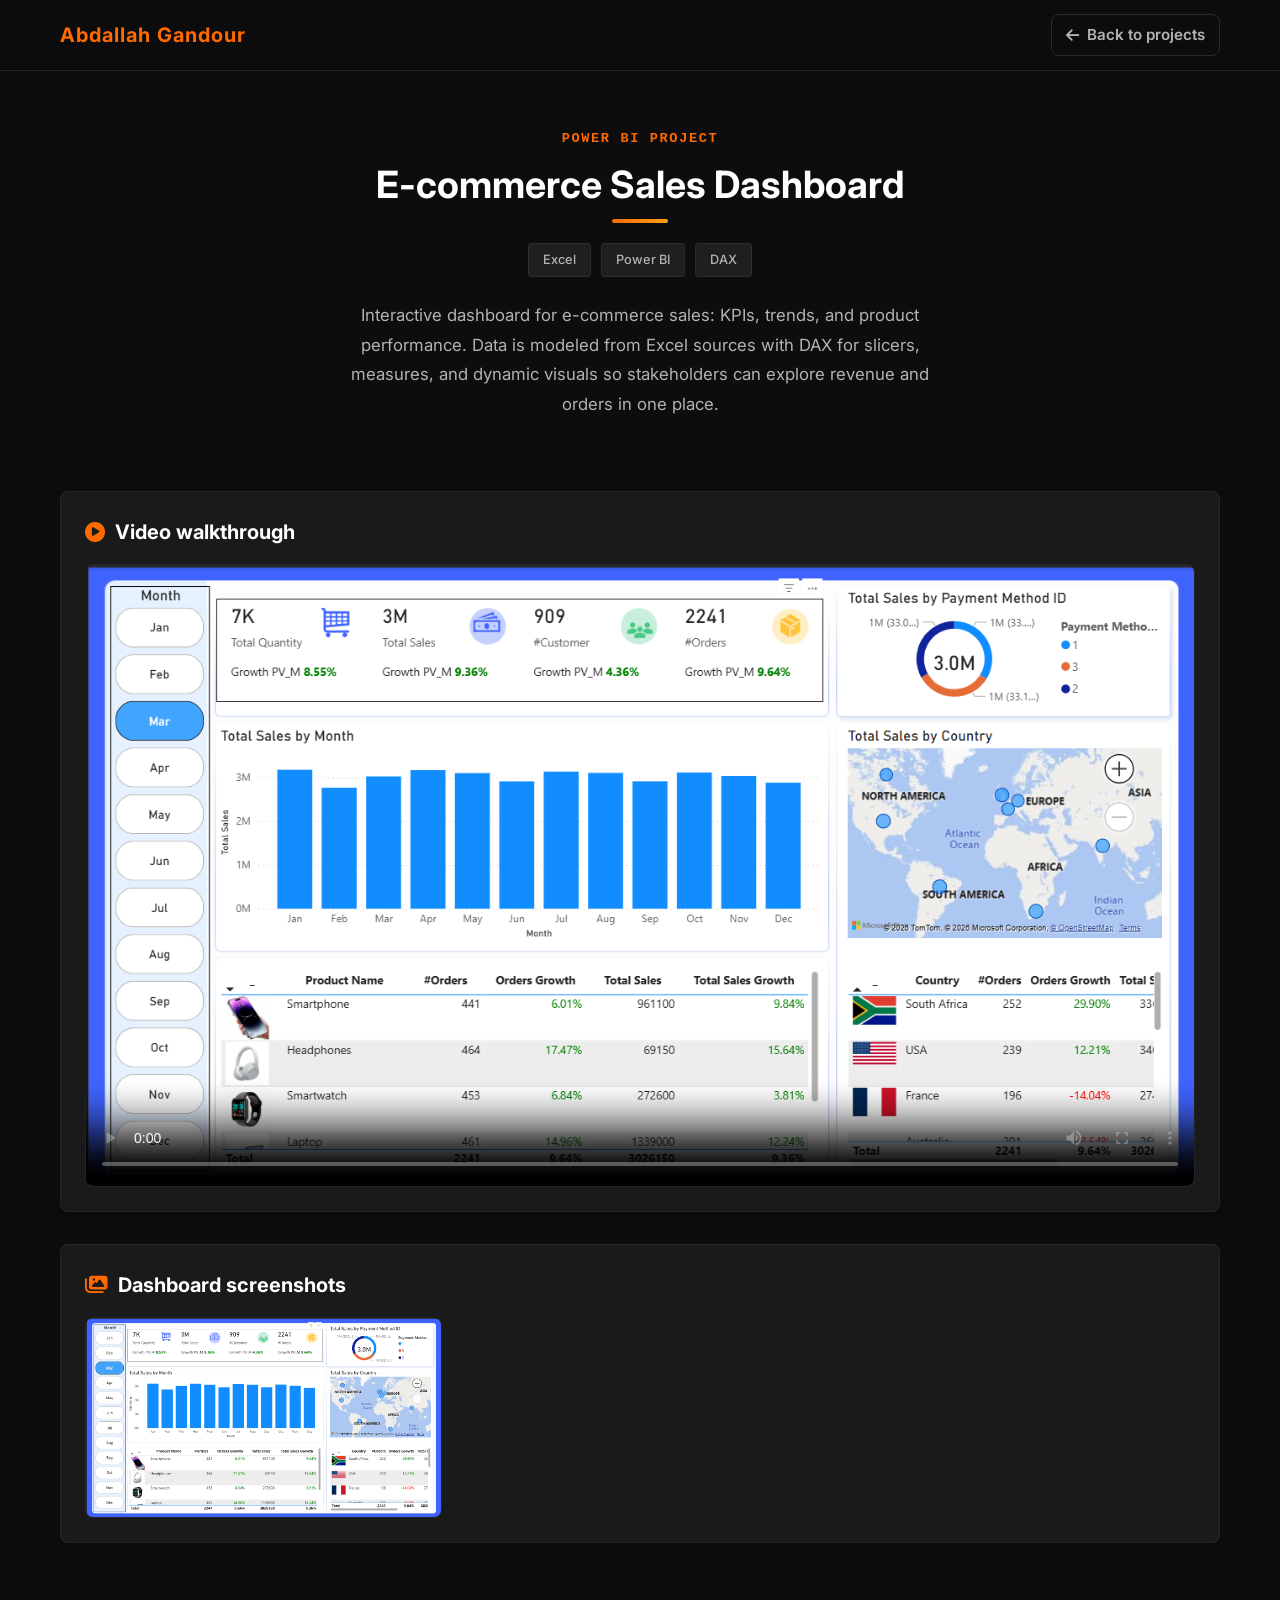
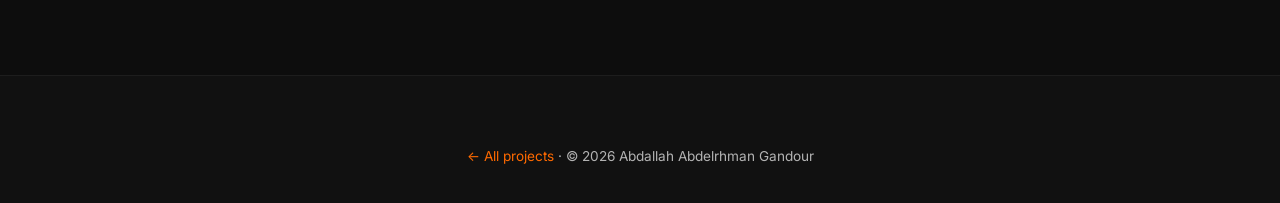
==== ecommerce-powerbi-detail.html @ 869044f2 "first" ====
<!DOCTYPE html>
<html lang="en">

<head>
    <meta charset="UTF-8">
    <meta name="viewport" content="width=device-width, initial-scale=1.0">
    <title>E-commerce Sales Dashboard (Power BI) — Abdallah Gandour</title>
    <meta name="description"
        content="Walkthrough and screenshots of the E-commerce Sales Dashboard built with Power BI, Excel, and DAX.">
    <link rel="stylesheet" href="css/style.css">
    <link rel="preconnect" href="https://fonts.googleapis.com">
    <link rel="preconnect" href="https://fonts.gstatic.com" crossorigin>
    <link href="https://fonts.googleapis.com/css2?family=Inter:wght@300;400;600;700&display=swap" rel="stylesheet">
    <link rel="stylesheet" href="https://cdnjs.cloudflare.com/ajax/libs/font-awesome/6.4.0/css/all.min.css">
</head>

<body class="project-detail-body">

    <header class="project-detail-header">
        <nav class="navbar" aria-label="Project page navigation">
            <a href="index.html" class="logo"><span>Abdallah Gandour</span></a>
            <a href="index.html#projects" class="back-to-projects"><i class="fas fa-arrow-left"></i> Back to
                projects</a>
        </nav>
    </header>

    <main class="project-detail-main">
        <div class="container">
            <div class="project-detail-intro">
                <p class="project-detail-eyebrow">Power BI project</p>
                <h1 class="project-detail-title">E-commerce Sales Dashboard</h1>
                <ul class="project-detail-stack" aria-label="Technologies used">
                    <li>Excel</li>
                    <li>Power BI</li>
                    <li>DAX</li>
                </ul>
                <p class="project-detail-lead">Interactive dashboard for e-commerce sales: KPIs, trends, and product
                    performance. Data is modeled from Excel sources with DAX for slicers, measures, and dynamic visuals
                    so stakeholders can explore revenue and orders in one place.</p>
            </div>

            <section class="detail-media-card" aria-labelledby="video-heading">
                <h2 id="video-heading"><i class="fas fa-play-circle"></i> Video walkthrough</h2>
                <div class="detail-video-wrap">
                    <video controls playsinline preload="metadata"
                        poster="image/E-commerce-Sales-Dashboard-Power-BI/Dashboard .png"
                        aria-label="E-commerce sales dashboard walkthrough">
                        <source src="videos/E-commerce.mp4" type="video/mp4">
                        Your browser does not support the video tag.
                    </video>
                </div>
            </section>

            <section class="detail-media-card" aria-labelledby="gallery-heading">
                <h2 id="gallery-heading"><i class="fas fa-images"></i> Dashboard screenshots</h2>
                <div class="detail-gallery">
                    <figure>
                        <img src="image/E-commerce-Sales-Dashboard-Power-BI/Dashboard .png" alt="E-commerce sales dashboard overview">
                        
                    </figure>
                    <!-- Copy a <figure> block and change src + alt + figcaption for each new screenshot -->
                    <!--
                    <figure>
                        <img src="image/your-screenshot-2.png" alt="Describe this view">
                        <figcaption>Short label for this view.</figcaption>
                    </figure>
                    -->
                </div>
            </section>
        </div>
    </main>

    <footer class="footer project-detail-footer">
        <div class="container">
            <div class="footer-bottom">
                <p><a href="index.html#projects">← All projects</a> · &copy; 2026 Abdallah Abdelrhman Gandour</p>
            </div>
        </div>
    </footer>

</body>

</html>
---- css/style.css ----
/* Global Variables */
:root {
    --bg-color: #0D0D0D;
    --bg-secondary: #1A1A1A;
    --text-primary: #FFFFFF;
    --text-secondary: #B3B3B3;
    --accent-orange: #FF6A00;
    --accent-gradient: linear-gradient(90deg, #ff6a00, #ff9f1c);
    --shadow-soft: 0 4px 6px rgba(0, 0, 0, 0.3);
    --transition: all 0.3s ease;
    --border-radius: 8px;
    --font-main: 'Inter', sans-serif;
}

/* Reset & Base Styles */
* {
    margin: 0;
    padding: 0;
    box-sizing: border-box;
}

html {
    scroll-behavior: smooth;
}

body {
    font-family: var(--font-main);
    background-color: var(--bg-color);
    color: var(--text-primary);
    line-height: 1.6;
    overflow-x: hidden;
}

a {
    text-decoration: none;
    color: inherit;
    transition: var(--transition);
}

ul {
    list-style: none;
}

img {
    max-width: 100%;
    display: block;
}

/* Container */
.container {
    max-width: 1200px;
    margin: 0 auto;
    padding: 0 20px;
}

/* Typography */
h1,
h2,
h3,
h4 {
    color: var(--text-primary);
    font-weight: 700;
    margin-bottom: 20px;
}

p {
    color: var(--text-secondary);
    margin-bottom: 15px;
}

.section-title {
    font-size: 2.5rem;
    text-align: center;
    margin-bottom: 60px;
    position: relative;
    display: inline-block;
    left: 50%;
    transform: translateX(-50%);
}

.section-title::after {
    content: '';
    position: absolute;
    bottom: -10px;
    left: 50%;
    transform: translateX(-50%);
    width: 60px;
    height: 4px;
    background: var(--accent-gradient);
    border-radius: 2px;
}

/* Header & Navbar */
header {
    position: fixed;
    top: 0;
    left: 0;
    width: 100%;
    background-color: rgba(13, 13, 13, 0.95);
    backdrop-filter: blur(10px);
    z-index: 1000;
    padding: 15px 0;
    border-bottom: 1px solid rgba(255, 255, 255, 0.1);
}

.navbar {
    display: flex;
    justify-content: space-between;
    align-items: center;
    max-width: 1200px;
    margin: 0 auto;
    padding: 0 20px;
}

.logo {
    font-size: 1.5rem;
    font-weight: 700;
    letter-spacing: 1px;
}

.logo span {
    color: var(--accent-orange);
}

.nav-links {
    display: flex;
    gap: 30px;
}

.nav-links a {
    font-size: 1rem;
    font-weight: 500;
    color: var(--text-secondary);
    position: relative;
}

.nav-links a:hover,
.nav-links a.active {
    color: var(--accent-orange);
}

.nav-links a::after {
    content: '';
    position: absolute;
    bottom: -5px;
    left: 0;
    width: 0;
    height: 2px;
    background: var(--accent-gradient);
    transition: var(--transition);
}

.nav-links a:hover::after,
.nav-links a.active::after {
    width: 100%;
}

.hamburger {
    display: none;
    font-size: 1.5rem;
    cursor: pointer;
    color: var(--text-primary);
}

/* Hero Section */
/* Hero Section */
.hero {
    height: 100vh;
    display: flex;
    align-items: center;
    justify-content: center;
    text-align: left;
    /* Changed from center to left for better side-by-side */
    background: linear-gradient(rgba(13, 13, 13, 0.85), rgba(13, 13, 13, 0.95)), url('../image/background.jpg');
    background-size: cover;
    background-position: center;
    background-attachment: fixed;
    padding-top: 80px;
    /* Offset for fixed header */
    position: relative;
}

.hero .container {
    display: flex;
    flex-direction: column;
    /* Mobile: Image top, Text bottom */
    justify-content: center;
    align-items: center;
    gap: 50px;
    width: 100%;
}

/* Image container styles */
.hero-image-container {
    position: relative;
    z-index: 1;
    display: flex;
    justify-content: center;
}

.hero-profile-img {
    width: 280px;
    height: 280px;
    border-radius: 50%;
    object-fit: cover;
    border: 3px solid rgba(255, 106, 0, 0.5);
    box-shadow: 0 0 40px rgba(255, 106, 0, 0.2);
    transition: var(--transition);
}

.hero-profile-img:hover {
    box-shadow: 0 0 50px rgba(255, 106, 0, 0.5);
    transform: scale(1.02);
}

.hero-content {
    text-align: center;
    /* Mobile center */
    max-width: 600px;
}

.hero-content .greeting {
    font-family: 'Courier New', monospace;
    font-size: 1.1rem;
    color: var(--accent-orange);
    margin-bottom: 5px;
    font-weight: 500;
}

.hero h1 {
    font-size: 3rem;
    line-height: 1.1;
    margin-bottom: 15px;
    color: #fff;
    background: none;
    -webkit-text-fill-color: initial;
}

.hero h1 .highlight {
    color: var(--accent-orange);
}

.hero h2 {
    font-family: 'Courier New', monospace;
    font-size: 1.8rem;
    font-weight: 400;
    color: #ccc;
    margin-bottom: 20px;
    display: inline-flex;
    align-items: center;
    min-height: 40px;
}

/* Typing Cursor */
.cursor {
    display: inline-block;
    width: 10px;
    height: 24px;
    background-color: var(--accent-orange);
    animation: blink 1s infinite;
    margin-left: 5px;
}

@keyframes blink {

    0%,
    100% {
        opacity: 1;
    }

    50% {
        opacity: 0;
    }
}

.hero .tagline {
    font-size: 1rem;
    color: #999;
    margin-bottom: 30px;
    line-height: 1.6;
}

/* Updated Buttons */
.cta-buttons {
    display: flex;
    gap: 20px;
    justify-content: center;
}

.btn {
    display: inline-flex;
    align-items: center;
    gap: 10px;
    padding: 12px 24px;
    border-radius: 8px;
    font-weight: 600;
    cursor: pointer;
    transition: var(--transition);
    font-size: 1rem;
}

.btn-primary {
    background: var(--accent-orange);
    color: #fff;
    border: none;
    box-shadow: none;
}

.btn-primary:hover {
    background: #e65c00;
    transform: translateY(-2px);
    box-shadow: 0 4px 12px rgba(255, 106, 0, 0.3);
}

.btn-secondary {
    background: transparent;
    border: 1px solid rgba(255, 255, 255, 0.2);
    color: #fff;
    margin-left: 0;
}

.btn-secondary:hover {
    border-color: #fff;
    background: rgba(255, 255, 255, 0.05);
    transform: translateY(-2px);
}

.hero-profile-img {
    border-radius: 50%;
    object-fit: cover;
    border: 4px solid var(--accent-orange);
    box-shadow: 0 0 30px rgba(255, 106, 0, 0.3);
    animation: float 6s ease-in-out infinite;
    transition: var(--transition);
}

.hero-profile-img:hover {
    box-shadow: 0 0 40px rgba(255, 106, 0, 0.6);
    transform: scale(1.02);
}

@keyframes float {
    0% {
        transform: translateY(0px);
    }

    50% {
        transform: translateY(-15px);
    }

    100% {
        transform: translateY(0px);
    }
}



.hero-content .greeting {
    font-size: 1.2rem;
    color: var(--accent-orange);
    font-weight: 600;
    margin-bottom: 10px;
}

.hero h1 {
    font-size: 4rem;
    margin-bottom: 10px;
    background: linear-gradient(to right, #ffffff, #b3b3b3);
    -webkit-background-clip: text;
    -webkit-text-fill-color: transparent;
}

.hero h2 {
    font-size: 2rem;
    font-weight: 400;
    color: var(--text-secondary);
    margin-bottom: 20px;
}

.hero .tagline {
    font-size: 1.1rem;
    max-width: 900px;
    margin: 0 auto 40px;
}

/* Buttons */
.btn {
    display: inline-block;
    padding: 12px 30px;
    border-radius: 50px;
    font-weight: 600;
    cursor: pointer;
    transition: var(--transition);
}

.btn-primary {
    background: var(--accent-gradient);
    color: #fff;
    box-shadow: 0 4px 15px rgba(255, 106, 0, 0.4);
}

.btn-primary:hover {
    transform: translateY(-3px);
    box-shadow: 0 6px 20px rgba(255, 106, 0, 0.6);
}

.btn-secondary {
    background: transparent;
    border: 2px solid var(--accent-orange);
    color: var(--accent-orange);
    margin-left: 15px;
}

.btn-secondary:hover {
    background: rgba(255, 106, 0, 0.1);
    transform: translateY(-3px);
}

/* Sections */
.section {
    padding: 100px 0;
}

/* About Section */
.about-content {
    background: var(--bg-secondary);
    padding: 40px;
    border-radius: var(--border-radius);
    box-shadow: var(--shadow-soft);
    border: 1px solid rgba(255, 255, 255, 0.05);
}

/* Skills Section */
.skills-grid {
    display: grid;
    grid-template-columns: repeat(auto-fit, minmax(250px, 1fr));
    gap: 30px;
    margin-bottom: 50px;
}

.skill-card {
    background: var(--bg-secondary);
    padding: 30px;
    border-radius: var(--border-radius);
    text-align: center;
    transition: var(--transition);
    border: 1px solid rgba(255, 255, 255, 0.05);
}

.skill-card:hover {
    transform: translateY(-10px);
    border-color: var(--accent-orange);
    box-shadow: 0 10px 20px rgba(0, 0, 0, 0.4);
}

.skill-card i {
    font-size: 2.5rem;
    color: var(--accent-orange);
    margin-bottom: 20px;
}

.skill-card h3 {
    font-size: 1.25rem;
    margin-bottom: 10px;
}

.subsection-title {
    text-align: center;
    margin-bottom: 30px;
    color: var(--text-primary);
}

.soft-skills-list {
    display: flex;
    justify-content: center;
    flex-wrap: wrap;
    gap: 15px;
}

.soft-skills-list li {
    background: rgba(255, 106, 0, 0.1);
    color: var(--accent-orange);
    padding: 10px 20px;
    border-radius: 50px;
    border: 1px solid var(--accent-orange);
    font-weight: 500;
}

/* Projects Section */
.projects-grid {
    display: grid;
    grid-template-columns: repeat(auto-fit, minmax(300px, 1fr));
    gap: 40px;
    margin-bottom: 50px;
}

.project-card {
    background: var(--bg-secondary);
    border-radius: var(--border-radius);
    overflow: hidden;
    transition: var(--transition);
    border: 1px solid rgba(255, 255, 255, 0.05);
}

.project-card:hover {
    transform: translateY(-10px);
    box-shadow: var(--shadow-soft);
}

.project-image {
    height: 200px;
    background-color: #2a2a2a;
    display: flex;
    align-items: center;
    justify-content: center;
    border-bottom: 1px solid rgba(255, 255, 255, 0.05);
}

/* Project Image - Placeholder & Real Image */
.placeholder-img {
    width: 100%;
    height: 100%;
    position: relative;
    overflow: hidden;
    cursor: pointer;
}

.placeholder-img img {
    width: 100%;
    height: 100%;
    object-fit: cover;
    object-position: top;
    display: block;
    transition: transform 0.5s ease;
}

/* Hover Overlay */
.placeholder-img::after {
    content: '\f06e';
    /* Font Awesome eye icon */
    font-family: 'Font Awesome 6 Free';
    font-weight: 900;
    font-size: 2rem;
    color: #fff;
    position: absolute;
    inset: 0;
    background: linear-gradient(135deg,
            rgba(255, 106, 0, 0.85) 0%,
            rgba(13, 13, 13, 0.9) 100%);
    display: flex;
    align-items: center;
    justify-content: center;
    opacity: 0;
    transition: opacity 0.4s ease;
}

.placeholder-img:hover::after {
    opacity: 1;
}

.placeholder-img:hover img {
    transform: scale(1.08);
}

.project-info {
    padding: 24px;
}

.project-info h3 {
    font-size: 1.4rem;
    margin-bottom: 10px;
    color: var(--text-primary);
}

.project-info p {
    font-size: 0.95rem;
    margin-bottom: 20px;
    color: var(--text-secondary);
}

.tools {
    display: flex;
    flex-wrap: wrap;
    gap: 10px;
    margin-bottom: 20px;
}

.tools span {
    font-size: 0.8rem;
    background: rgba(255, 255, 255, 0.1);
    padding: 4px 12px;
    border-radius: 4px;
    color: var(--text-secondary);
}

.project-links {
    display: flex;
    flex-wrap: wrap;
    gap: 12px;
    align-items: center;
}

.link-btn {
    font-weight: 600;
    color: var(--accent-orange);
    font-size: 0.9rem;
    display: flex;
    align-items: center;
    gap: 5px;
}

.link-btn:hover {
    text-decoration: underline;
}

.link-btn-detail {
    display: inline-flex;
    align-items: center;
    gap: 8px;
    padding: 8px 16px;
    border-radius: var(--border-radius);
    font-size: 0.9rem;
    font-weight: 600;
    color: #fff !important;
    background: var(--accent-gradient);
    box-shadow: 0 4px 12px rgba(255, 106, 0, 0.25);
    text-decoration: none !important;
    border: none;
}

.link-btn-detail:hover {
    transform: translateY(-2px);
    box-shadow: 0 6px 18px rgba(255, 106, 0, 0.4);
    text-decoration: none !important;
}

/* Project detail page (subpages) */
.project-detail-body {
    padding-top: 72px;
}

.project-detail-header {
    position: fixed;
    top: 0;
    left: 0;
    width: 100%;
    z-index: 1000;
    background-color: rgba(13, 13, 13, 0.95);
    backdrop-filter: blur(10px);
    border-bottom: 1px solid rgba(255, 255, 255, 0.1);
    padding: 14px 0;
}

.project-detail-header .navbar {
    max-width: 1200px;
    margin: 0 auto;
    padding: 0 20px;
    display: flex;
    align-items: center;
    justify-content: space-between;
    gap: 16px;
    flex-wrap: wrap;
}

.project-detail-header .logo {
    font-size: 1.25rem;
}

.back-to-projects {
    display: inline-flex;
    align-items: center;
    gap: 8px;
    font-size: 0.95rem;
    font-weight: 600;
    color: var(--text-secondary);
    padding: 8px 14px;
    border-radius: var(--border-radius);
    border: 1px solid rgba(255, 255, 255, 0.12);
    transition: var(--transition);
}

.back-to-projects:hover {
    color: var(--accent-orange);
    border-color: var(--accent-orange);
}

.project-detail-main {
    padding: 48px 0 100px;
}

.project-detail-intro {
    max-width: 680px;
    margin: 0 auto 48px;
    padding: 8px 0 24px;
    text-align: center;
}

.project-detail-eyebrow {
    font-family: 'Courier New', monospace;
    font-size: 0.85rem;
    font-weight: 600;
    letter-spacing: 0.12em;
    text-transform: uppercase;
    color: var(--accent-orange);
    margin: 0 0 12px;
}

.project-detail-title {
    font-size: clamp(1.75rem, 4vw, 2.35rem);
    font-weight: 700;
    line-height: 1.2;
    color: var(--text-primary);
    margin: 0 0 20px;
    position: relative;
    display: inline-block;
    padding-bottom: 16px;
}

.project-detail-title::after {
    content: '';
    position: absolute;
    left: 50%;
    transform: translateX(-50%);
    bottom: 0;
    width: 56px;
    height: 4px;
    border-radius: 2px;
    background: var(--accent-gradient);
}

.project-detail-stack {
    display: flex;
    flex-wrap: wrap;
    justify-content: center;
    gap: 10px;
    margin: 0 0 24px;
    padding: 0;
    list-style: none;
}

.project-detail-stack li {
    font-size: 0.8rem;
    font-weight: 500;
    background: rgba(255, 255, 255, 0.08);
    color: var(--text-secondary);
    padding: 6px 14px;
    border-radius: 4px;
    border: 1px solid rgba(255, 255, 255, 0.06);
}

.project-detail-lead {
    margin: 0;
    font-size: 1.05rem;
    line-height: 1.75;
    color: var(--text-secondary);
    text-align: center;
    max-width: 620px;
    margin-left: auto;
    margin-right: auto;
}

@media screen and (max-width: 768px) {
    .project-detail-intro {
        margin-bottom: 36px;
        padding-bottom: 16px;
        text-align: left;
    }

    .project-detail-title::after {
        left: 0;
        transform: none;
    }

    .project-detail-stack {
        justify-content: flex-start;
    }

    .project-detail-lead {
        font-size: 0.98rem;
        text-align: left;
        margin-left: 0;
        margin-right: 0;
        max-width: none;
    }
}

.detail-media-card {
    background: var(--bg-secondary);
    border: 1px solid rgba(255, 255, 255, 0.05);
    border-radius: var(--border-radius);
    padding: 24px;
    margin-bottom: 32px;
    box-shadow: var(--shadow-soft);
}

.detail-media-card h2 {
    font-size: 1.25rem;
    margin-bottom: 16px;
    display: flex;
    align-items: center;
    gap: 10px;
}

.detail-media-card h2 i {
    color: var(--accent-orange);
}

.detail-video-wrap {
    position: relative;
    border-radius: var(--border-radius);
    overflow: hidden;
    border: 1px solid rgba(255, 255, 255, 0.08);
    background: #111;
}

.detail-video-wrap video {
    width: 100%;
    display: block;
    max-height: 70vh;
}

.detail-media-tip {
    margin-top: 14px;
    margin-bottom: 0;
    font-size: 0.9rem;
}

.detail-gallery {
    display: grid;
    grid-template-columns: repeat(auto-fill, minmax(280px, 1fr));
    gap: 20px;
}

.detail-gallery figure {
    margin: 0;
    border-radius: var(--border-radius);
    overflow: hidden;
    border: 1px solid rgba(255, 255, 255, 0.08);
    background: #111;
    transition: var(--transition);
}

.detail-gallery figure:hover {
    border-color: rgba(255, 106, 0, 0.35);
    box-shadow: 0 8px 24px rgba(0, 0, 0, 0.35);
}

.detail-gallery img {
    width: 100%;
    height: auto;
    display: block;
}

.detail-gallery figcaption {
    padding: 10px 14px;
    font-size: 0.85rem;
    color: var(--text-secondary);
    border-top: 1px solid rgba(255, 255, 255, 0.06);
}

.project-detail-footer .footer-bottom {
    border-top: none;
    padding-top: 0;
}

.project-detail-footer .footer-bottom a {
    color: var(--accent-orange);
}

.project-detail-footer .footer-bottom a:hover {
    text-decoration: underline;
}

.more-projects {
    text-align: center;
}

/* Education & Experience Cards */
.info-grid {
    display: flex;
    flex-direction: column;
    gap: 30px;
    max-width: 900px;
    margin: 0 auto;
}

.info-card {
    display: flex;
    gap: 25px;
    background: var(--bg-secondary);
    padding: 35px;
    border-radius: 12px;
    border: 1px solid rgba(255, 255, 255, 0.05);
    transition: var(--transition);
    align-items: flex-start;
}

.info-card:hover {
    transform: translateY(-5px);
    border-color: rgba(255, 106, 0, 0.3);
    box-shadow: 0 10px 30px rgba(0, 0, 0, 0.3);
}

.card-icon {
    background: var(--accent-orange);
    width: 60px;
    height: 60px;
    border-radius: 12px;
    display: flex;
    align-items: center;
    justify-content: center;
    font-size: 1.8rem;
    color: #fff;
    flex-shrink: 0;
    box-shadow: 0 4px 15px rgba(255, 106, 0, 0.3);
}

.card-content {
    flex: 1;
}

.card-content h3 {
    font-size: 1.4rem;
    color: #fff;
    margin-bottom: 8px;
    font-weight: 700;
}

.card-detail {
    display: inline-block;
    color: var(--accent-orange);
    font-family: 'Courier New', monospace;
    font-size: 0.95rem;
    margin-bottom: 15px;
    font-weight: 600;
}

.card-description {
    color: var(--text-secondary);
    font-size: 1rem;
    line-height: 1.6;
    margin-bottom: 15px;
}

/* Coursework Tags */
.coursework {
    margin-top: 20px;
    padding-top: 15px;
    border-top: 1px solid rgba(255, 255, 255, 0.05);
}

.coursework-title {
    font-size: 0.9rem;
    color: #ccc;
    margin-bottom: 15px;
    display: flex;
    align-items: center;
    gap: 8px;
    text-transform: uppercase;
    letter-spacing: 0.5px;
}

.coursework-title i {
    color: var(--accent-orange);
}

.tags {
    display: flex;
    flex-wrap: wrap;
    gap: 12px;
}

.tag {
    background: #252525;
    padding: 6px 14px;
    border-radius: 20px;
    font-size: 0.85rem;
    color: #d0d0d0;
    border: 1px solid rgba(255, 255, 255, 0.05);
    transition: var(--transition);
}

.tag:hover {
    background: rgba(255, 106, 0, 0.1);
    color: var(--accent-orange);
    border-color: var(--accent-orange);
}

/* Contact Section */
/* Contact Section */
.contact-grid {
    display: grid;
    grid-template-columns: repeat(auto-fit, minmax(220px, 1fr));
    gap: 30px;
    justify-content: center;
    max-width: 1000px;
    margin: 0 auto;
}

.contact-card {
    background: var(--bg-secondary);
    padding: 40px 20px;
    border-radius: 20px;
    text-align: center;
    transition: var(--transition);
    border: 1px solid rgba(255, 255, 255, 0.05);
    display: flex;
    flex-direction: column;
    align-items: center;
    gap: 20px;
    text-decoration: none;
    box-shadow: var(--shadow-soft);
}

.contact-card:hover {
    transform: translateY(-10px);
    border-color: var(--accent-orange);
    box-shadow: 0 10px 30px rgba(255, 106, 0, 0.2);
}

.icon-circle {
    width: 80px;
    height: 80px;
    border-radius: 50%;
    background: rgba(255, 255, 255, 0.05);
    display: flex;
    align-items: center;
    justify-content: center;
    font-size: 2.2rem;
    color: var(--text-secondary);
    transition: var(--transition);
}

.contact-card:hover .icon-circle {
    background: var(--accent-orange);
    color: #fff;
    transform: scale(1.1);
}

.contact-card h3 {
    font-size: 1.1rem;
    color: var(--text-primary);
    margin: 0;
    font-weight: 600;
}

/* Footer */
.footer {
    background: #111;
    /* Slightly lighter than main bg */
    padding: 70px 0 20px;
    border-top: 1px solid rgba(255, 255, 255, 0.05);
    font-size: 0.95rem;
}

.footer-content {
    display: grid;
    grid-template-columns: repeat(auto-fit, minmax(250px, 1fr));
    gap: 40px;
    margin-bottom: 50px;
}

.footer-section h3 {
    font-size: 1.5rem;
    margin-bottom: 20px;
    color: #fff;
    position: relative;
    padding-bottom: 10px;
}

.footer-section.about h3 span {
    color: var(--accent-orange);
}

.footer-section p {
    color: var(--text-secondary);
    line-height: 1.8;
}

.footer-section.links ul li {
    margin-bottom: 10px;
}

.footer-section.links ul li a {
    color: var(--text-secondary);
    transition: var(--transition);
}

.footer-section.links ul li a:hover {
    color: var(--accent-orange);
    padding-left: 5px;
}

.social-icons {
    display: flex;
    gap: 15px;
}

.social-icons a {
    width: 40px;
    height: 40px;
    background: rgba(255, 255, 255, 0.05);
    display: flex;
    align-items: center;
    justify-content: center;
    border-radius: 50%;
    color: #fff;
    transition: var(--transition);
    border: 1px solid transparent;
}

.social-icons a:hover {
    background: var(--accent-orange);
    transform: translateY(-3px);
    box-shadow: 0 5px 15px rgba(255, 106, 0, 0.3);
}

.footer-bottom {
    text-align: center;
    padding-top: 20px;
    border-top: 1px solid rgba(255, 255, 255, 0.05);
    color: #666;
    font-size: 0.85rem;
}

/* Responsive */
@media screen and (min-width: 768px) {
    .timeline::after {
        left: 50%;
    }

    .timeline-item {
        width: 50%;
    }

    .timeline-item:nth-child(even) {
        left: 50%;
    }

    .timeline-item:nth-child(odd) {
        left: 0;
        text-align: right;
    }

    .timeline-item:nth-child(odd) .timeline-dot {
        left: auto;
        right: -8px;
    }

    .timeline-item:nth-child(even) .timeline-dot {
        left: -8px;
    }

    /* Hero Desktop Layout */
    .hero .container {
        flex-direction: row;
        /* Image Left, Content Right */
        justify-content: center;
        /* Center the whole group */
        align-items: center;
        text-align: left;
        gap: 80px;
        /* Reduced gap from 200px to balance layout */
        max-width: 1100px;
    }

    .hero-image-container {
        flex: 0 0 auto;
        /* Don't grow */
        justify-content: flex-start;
        order: 1;
        /* Image first */
    }

    .hero-content {
        flex: 1;
        text-align: left;
        max-width: 600px;
        order: 2;
        /* Content second */
        padding-top: 20px;
        /* Align visually with top of image */
    }

    .hero-profile-img {
        width: 380px;
        height: 380px;
    }

    .hero h1 {
        font-size: 4rem;
    }

    .cta-buttons {
        justify-content: flex-start;
    }

    .hero .tagline {
        margin: 0 0 40px 0;
    }
}

@media screen and (max-width: 768px) {
    .info-card {
        flex-direction: column;
        align-items: center;
        text-align: center;
        padding: 25px;
    }

    .card-icon {
        width: 50px;
        height: 50px;
        font-size: 1.5rem;
        margin-bottom: 10px;
    }

    .tags {
        justify-content: center;
    }

    .coursework-title {
        justify-content: center;
    }

    /* Keep existing mobile styles */
    .nav-links {
        position: absolute;
        right: 0px;
        top: 60px;
        background: var(--bg-secondary);
        flex-direction: column;
        width: 100%;
        text-align: center;
        padding: 20px 0;
        transform: translateY(-150%);
        transition: transform 0.3s ease-in;
        border-bottom: 1px solid rgba(255, 255, 255, 0.1);
    }

    .nav-links.active {
        transform: translateY(0%);
    }

    .hamburger {
        display: block;
    }

    .hero h1 {
        font-size: 2.5rem;
    }

    .section-title {
        font-size: 2rem;
    }

    .timeline-item {
        padding-left: 50px;
    }

    .hero {
        text-align: center;
        /* Revert to center for mobile */
    }

    .hero .tagline {
        margin: 0 auto 30px;
    }
}
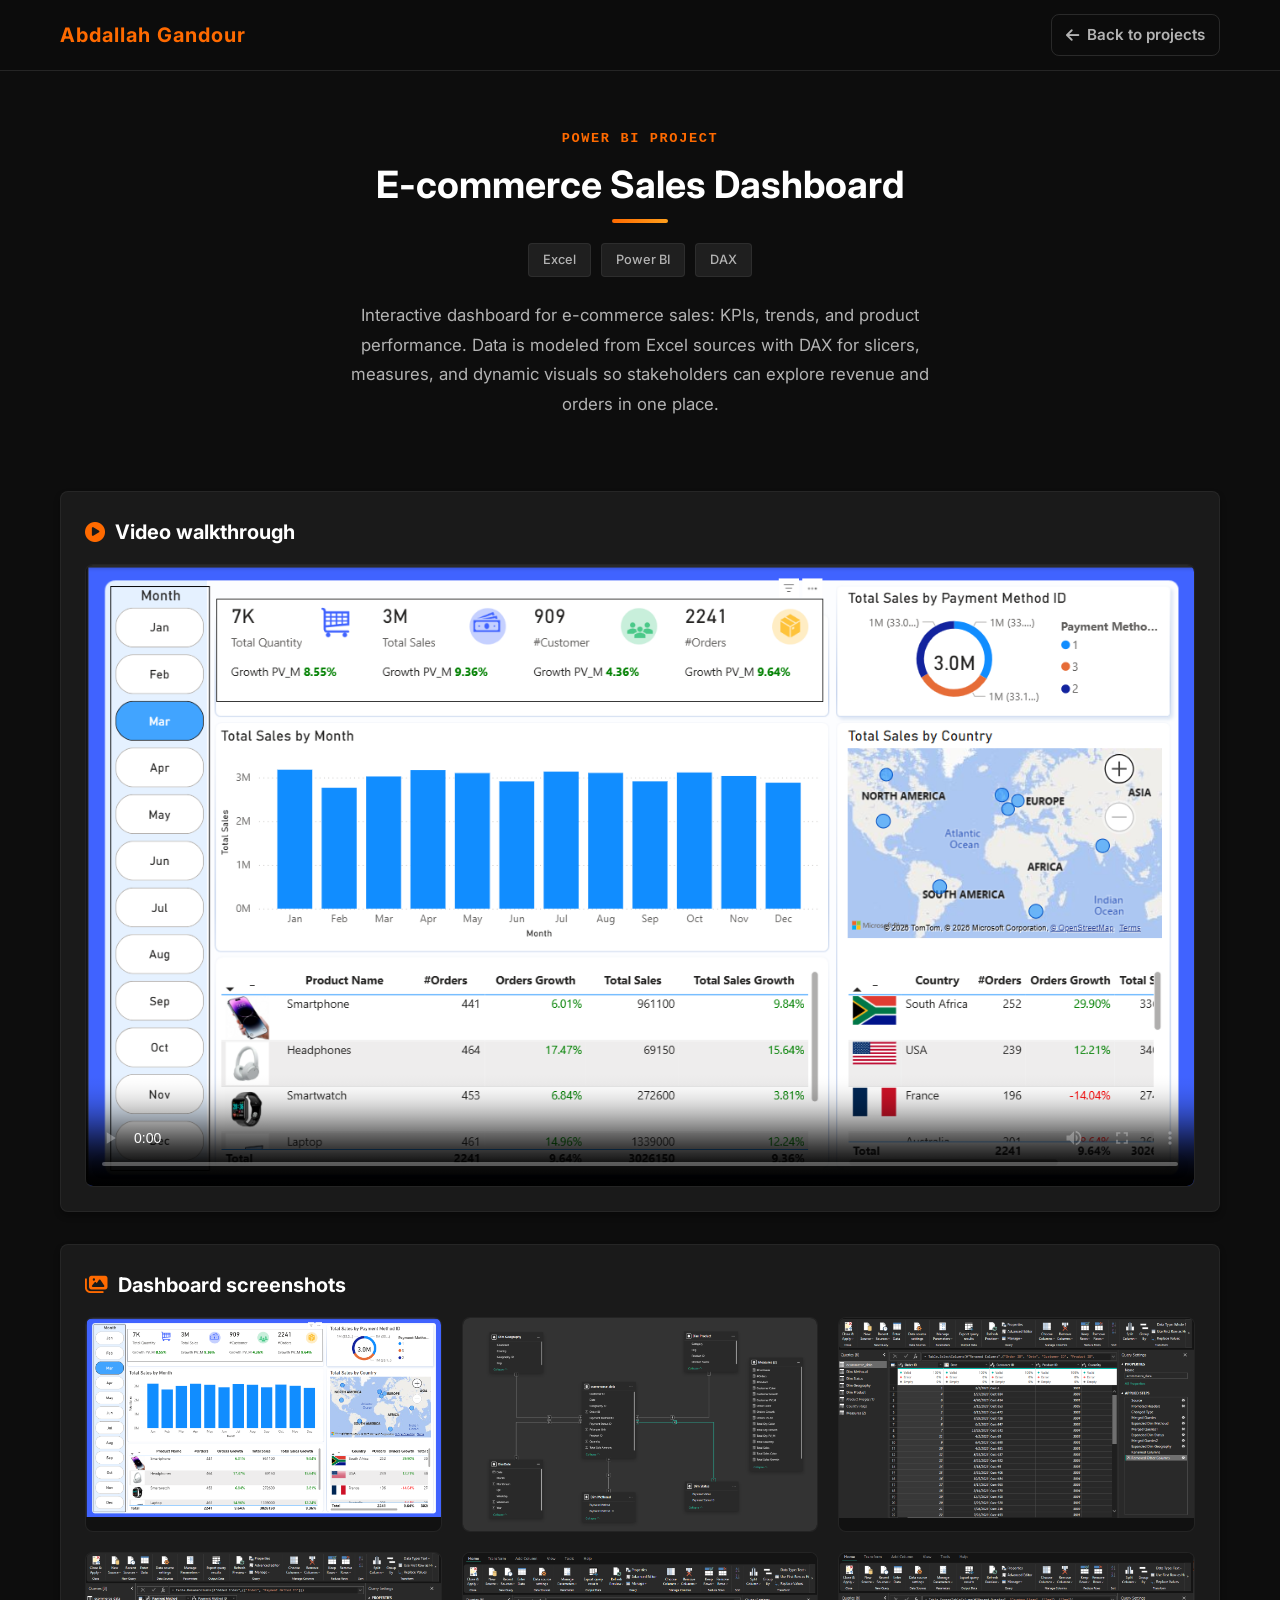
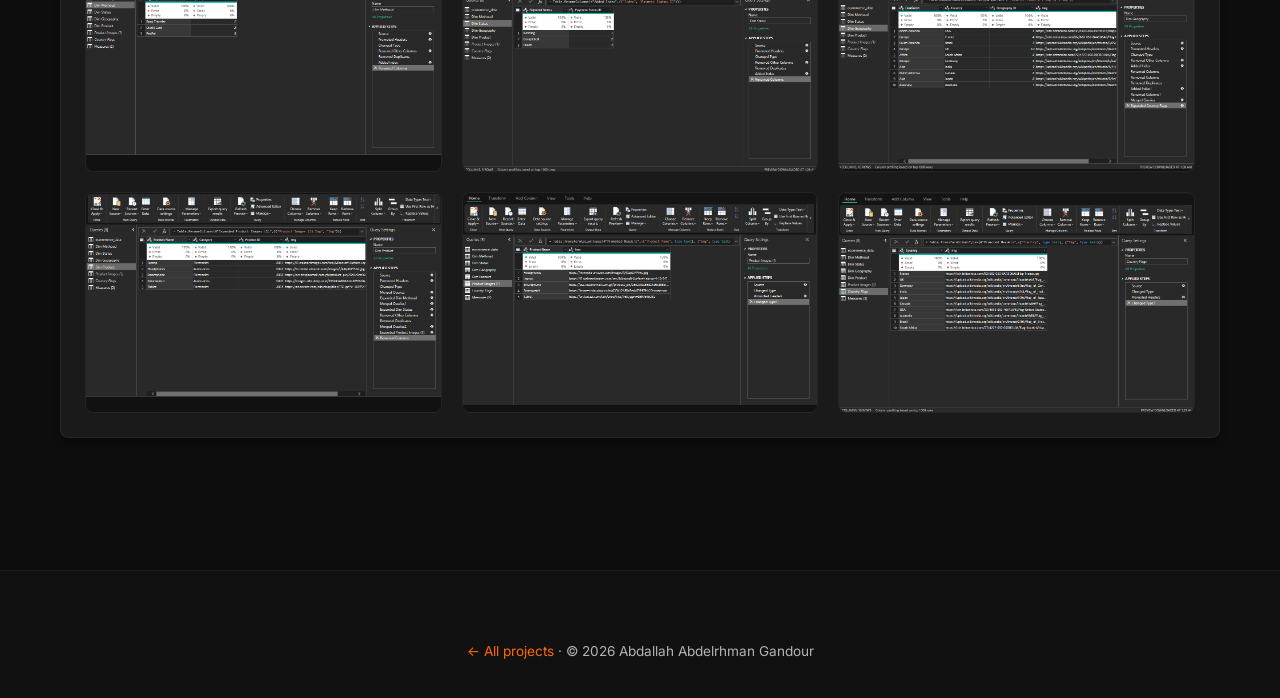
==== commit 6e359422: "Update dashboard and project files" ====
--- a/ecommerce-powerbi-detail.html
+++ b/ecommerce-powerbi-detail.html
@@ -43,9 +43,9 @@
                 <h2 id="video-heading"><i class="fas fa-play-circle"></i> Video walkthrough</h2>
                 <div class="detail-video-wrap">
                     <video controls playsinline preload="metadata"
-                        poster="image/E-commerce-Sales-Dashboard-Power-BI/Dashboard .png"
+                        poster="E-commerce-Sales-Dashboard-Power-BI/Dashboard .png"
                         aria-label="E-commerce sales dashboard walkthrough">
-                        <source src="videos/E-commerce.mp4" type="video/mp4">
+                        <source src="E-commerce-Sales-Dashboard-Power-BI/video Dashboard.mp4" type="video/mp4">
                         Your browser does not support the video tag.
                     </video>
                 </div>
@@ -54,9 +54,42 @@
             <section class="detail-media-card" aria-labelledby="gallery-heading">
                 <h2 id="gallery-heading"><i class="fas fa-images"></i> Dashboard screenshots</h2>
                 <div class="detail-gallery">
-                    <figure>
-                        <img src="image/E-commerce-Sales-Dashboard-Power-BI/Dashboard .png" alt="E-commerce sales dashboard overview">
-                        
+                    <figure class="gallery-item" data-index="0">
+                        <img src="E-commerce-Sales-Dashboard-Power-BI/Dashboard .png"
+                            alt="E-commerce sales dashboard overview">
+                        <div class="gallery-zoom-icon"><i class="fas fa-search-plus"></i></div>
+                    </figure>
+                    <figure class="gallery-item" data-index="1">
+                        <img src="E-commerce-Sales-Dashboard-Power-BI/1.png" alt="E-commerce sales dashboard overview">
+                        <div class="gallery-zoom-icon"><i class="fas fa-search-plus"></i></div>
+                    </figure>
+                    <figure class="gallery-item" data-index="2">
+                        <img src="E-commerce-Sales-Dashboard-Power-BI/3.png" alt="E-commerce sales dashboard overview">
+                        <div class="gallery-zoom-icon"><i class="fas fa-search-plus"></i></div>
+                    </figure>
+                    <figure class="gallery-item" data-index="3">
+                        <img src="E-commerce-Sales-Dashboard-Power-BI/4.png" alt="E-commerce sales dashboard overview">
+                        <div class="gallery-zoom-icon"><i class="fas fa-search-plus"></i></div>
+                    </figure>
+                    <figure class="gallery-item" data-index="4">
+                        <img src="E-commerce-Sales-Dashboard-Power-BI/5.png" alt="E-commerce sales dashboard overview">
+                        <div class="gallery-zoom-icon"><i class="fas fa-search-plus"></i></div>
+                    </figure>
+                    <figure class="gallery-item" data-index="5">
+                        <img src="E-commerce-Sales-Dashboard-Power-BI/6.png" alt="E-commerce sales dashboard overview">
+                        <div class="gallery-zoom-icon"><i class="fas fa-search-plus"></i></div>
+                    </figure>
+                    <figure class="gallery-item" data-index="6">
+                        <img src="E-commerce-Sales-Dashboard-Power-BI/7.png" alt="E-commerce sales dashboard overview">
+                        <div class="gallery-zoom-icon"><i class="fas fa-search-plus"></i></div>
+                    </figure>
+                    <figure class="gallery-item" data-index="7">
+                        <img src="E-commerce-Sales-Dashboard-Power-BI/8.png" alt="E-commerce sales dashboard overview">
+                        <div class="gallery-zoom-icon"><i class="fas fa-search-plus"></i></div>
+                    </figure>
+                    <figure class="gallery-item" data-index="8">
+                        <img src="E-commerce-Sales-Dashboard-Power-BI/9.png" alt="E-commerce sales dashboard overview">
+                        <div class="gallery-zoom-icon"><i class="fas fa-search-plus"></i></div>
                     </figure>
                     <!-- Copy a <figure> block and change src + alt + figcaption for each new screenshot -->
                     <!--
@@ -78,6 +111,261 @@
         </div>
     </footer>
 
+    <!-- ===== LIGHTBOX OVERLAY ===== -->
+    <div id="lightbox" class="lightbox" role="dialog" aria-modal="true" aria-label="Image lightbox"
+        style="display:none">
+        <div class="lightbox-backdrop"></div>
+        <button class="lightbox-close" id="lb-close" aria-label="Close lightbox"><i class="fas fa-times"></i></button>
+        <button class="lightbox-nav lightbox-prev" id="lb-prev" aria-label="Previous image"><i
+                class="fas fa-chevron-left"></i></button>
+        <div class="lightbox-content">
+            <img id="lb-img" src="" alt="">
+        </div>
+        <button class="lightbox-nav lightbox-next" id="lb-next" aria-label="Next image"><i
+                class="fas fa-chevron-right"></i></button>
+        <div class="lightbox-counter" id="lb-counter">1 / 9</div>
+    </div>
+
+    <style>
+        /* ---- Gallery item hover ---- */
+        .gallery-item {
+            position: relative;
+            cursor: pointer;
+            overflow: hidden;
+            border-radius: 10px;
+        }
+
+        .gallery-item img {
+            display: block;
+            width: 100%;
+            transition: transform 0.35s ease, filter 0.35s ease;
+        }
+
+        .gallery-zoom-icon {
+            position: absolute;
+            inset: 0;
+            display: flex;
+            align-items: center;
+            justify-content: center;
+            background: rgba(0, 0, 0, 0);
+            color: #fff;
+            font-size: 2rem;
+            opacity: 0;
+            transition: opacity 0.3s ease, background 0.3s ease;
+        }
+
+        .gallery-item:hover img {
+            transform: scale(1.05);
+            filter: brightness(0.75);
+        }
+
+        .gallery-item:hover .gallery-zoom-icon {
+            opacity: 1;
+            background: rgba(0, 0, 0, 0.35);
+        }
+
+        /* ---- Lightbox ---- */
+        .lightbox {
+            position: fixed;
+            inset: 0;
+            z-index: 9999;
+            display: flex;
+            align-items: center;
+            justify-content: center;
+            animation: lbFadeIn 0.25s ease;
+        }
+
+        @keyframes lbFadeIn {
+            from {
+                opacity: 0;
+            }
+
+            to {
+                opacity: 1;
+            }
+        }
+
+        .lightbox-backdrop {
+            position: absolute;
+            inset: 0;
+            background: rgba(5, 5, 15, 0.92);
+            backdrop-filter: blur(8px);
+            -webkit-backdrop-filter: blur(8px);
+        }
+
+        .lightbox-content {
+            position: relative;
+            z-index: 2;
+            max-width: 88vw;
+            max-height: 84vh;
+            display: flex;
+            align-items: center;
+            justify-content: center;
+        }
+
+        .lightbox-content img {
+            max-width: 88vw;
+            max-height: 84vh;
+            border-radius: 12px;
+            box-shadow: 0 30px 80px rgba(0, 0, 0, 0.7);
+            object-fit: contain;
+            animation: lbImgIn 0.3s cubic-bezier(.22, 1, .36, 1);
+        }
+
+        @keyframes lbImgIn {
+            from {
+                transform: scale(0.9);
+                opacity: 0;
+            }
+
+            to {
+                transform: scale(1);
+                opacity: 1;
+            }
+        }
+
+        .lightbox-close {
+            position: absolute;
+            top: 18px;
+            right: 22px;
+            z-index: 3;
+            background: rgba(255, 255, 255, 0.12);
+            border: 1px solid rgba(255, 255, 255, 0.2);
+            color: #fff;
+            width: 44px;
+            height: 44px;
+            border-radius: 50%;
+            font-size: 1.1rem;
+            cursor: pointer;
+            display: flex;
+            align-items: center;
+            justify-content: center;
+            transition: background 0.2s;
+        }
+
+        .lightbox-close:hover {
+            background: rgba(255, 255, 255, 0.25);
+        }
+
+        .lightbox-nav {
+            position: absolute;
+            top: 50%;
+            transform: translateY(-50%);
+            z-index: 3;
+            background: rgba(255, 255, 255, 0.12);
+            border: 1px solid rgba(255, 255, 255, 0.2);
+            color: #fff;
+            width: 52px;
+            height: 52px;
+            border-radius: 50%;
+            font-size: 1.2rem;
+            cursor: pointer;
+            display: flex;
+            align-items: center;
+            justify-content: center;
+            transition: background 0.2s, transform 0.2s;
+        }
+
+        .lightbox-nav:hover {
+            background: rgba(255, 255, 255, 0.25);
+        }
+
+        .lightbox-prev {
+            left: 16px;
+        }
+
+        .lightbox-prev:hover {
+            transform: translateY(-50%) translateX(-3px);
+        }
+
+        .lightbox-next {
+            right: 16px;
+        }
+
+        .lightbox-next:hover {
+            transform: translateY(-50%) translateX(3px);
+        }
+
+        .lightbox-counter {
+            position: absolute;
+            bottom: 20px;
+            left: 50%;
+            transform: translateX(-50%);
+            z-index: 3;
+            color: rgba(255, 255, 255, 0.75);
+            font-size: 0.9rem;
+            font-family: 'Inter', sans-serif;
+            background: rgba(0, 0, 0, 0.4);
+            padding: 4px 14px;
+            border-radius: 20px;
+        }
+    </style>
+
+    <script>
+        (function () {
+            const items = Array.from(document.querySelectorAll('.gallery-item'));
+            const lightbox = document.getElementById('lightbox');
+            const lbImg = document.getElementById('lb-img');
+            const lbCounter = document.getElementById('lb-counter');
+            const lbClose = document.getElementById('lb-close');
+            const lbPrev = document.getElementById('lb-prev');
+            const lbNext = document.getElementById('lb-next');
+            let current = 0;
+
+            function getSrc(index) {
+                return items[index].querySelector('img').src;
+            }
+            function getAlt(index) {
+                return items[index].querySelector('img').alt;
+            }
+
+            function openLightbox(index) {
+                current = index;
+                lbImg.src = getSrc(current);
+                lbImg.alt = getAlt(current);
+                lbCounter.textContent = (current + 1) + ' / ' + items.length;
+                lightbox.style.display = 'flex';
+                document.body.style.overflow = 'hidden';
+            }
+
+            function closeLightbox() {
+                lightbox.style.display = 'none';
+                document.body.style.overflow = '';
+            }
+
+            function showImage(index) {
+                current = (index + items.length) % items.length;
+                lbImg.style.animation = 'none';
+                lbImg.offsetHeight; // reflow to restart animation
+                lbImg.style.animation = '';
+                lbImg.src = getSrc(current);
+                lbImg.alt = getAlt(current);
+                lbCounter.textContent = (current + 1) + ' / ' + items.length;
+            }
+
+            // Open on image click
+            items.forEach(function (item, i) {
+                item.addEventListener('click', function () { openLightbox(i); });
+            });
+
+            // Close button & backdrop
+            lbClose.addEventListener('click', closeLightbox);
+            document.querySelector('.lightbox-backdrop').addEventListener('click', closeLightbox);
+
+            // Arrows
+            lbPrev.addEventListener('click', function () { showImage(current - 1); });
+            lbNext.addEventListener('click', function () { showImage(current + 1); });
+
+            // Keyboard
+            document.addEventListener('keydown', function (e) {
+                if (lightbox.style.display === 'none') return;
+                if (e.key === 'Escape') closeLightbox();
+                if (e.key === 'ArrowLeft') showImage(current - 1);
+                if (e.key === 'ArrowRight') showImage(current + 1);
+            });
+        })();
+    </script>
+
 </body>
 
-</html>
+</html>
--- a/css/style.css
+++ b/css/style.css
@@ -489,7 +489,7 @@
 /* Projects Section */
 .projects-grid {
     display: grid;
-    grid-template-columns: repeat(auto-fit, minmax(300px, 1fr));
+    grid-template-columns: repeat(auto-fit, minmax(400px, 1fr));
     gap: 40px;
     margin-bottom: 50px;
 }
